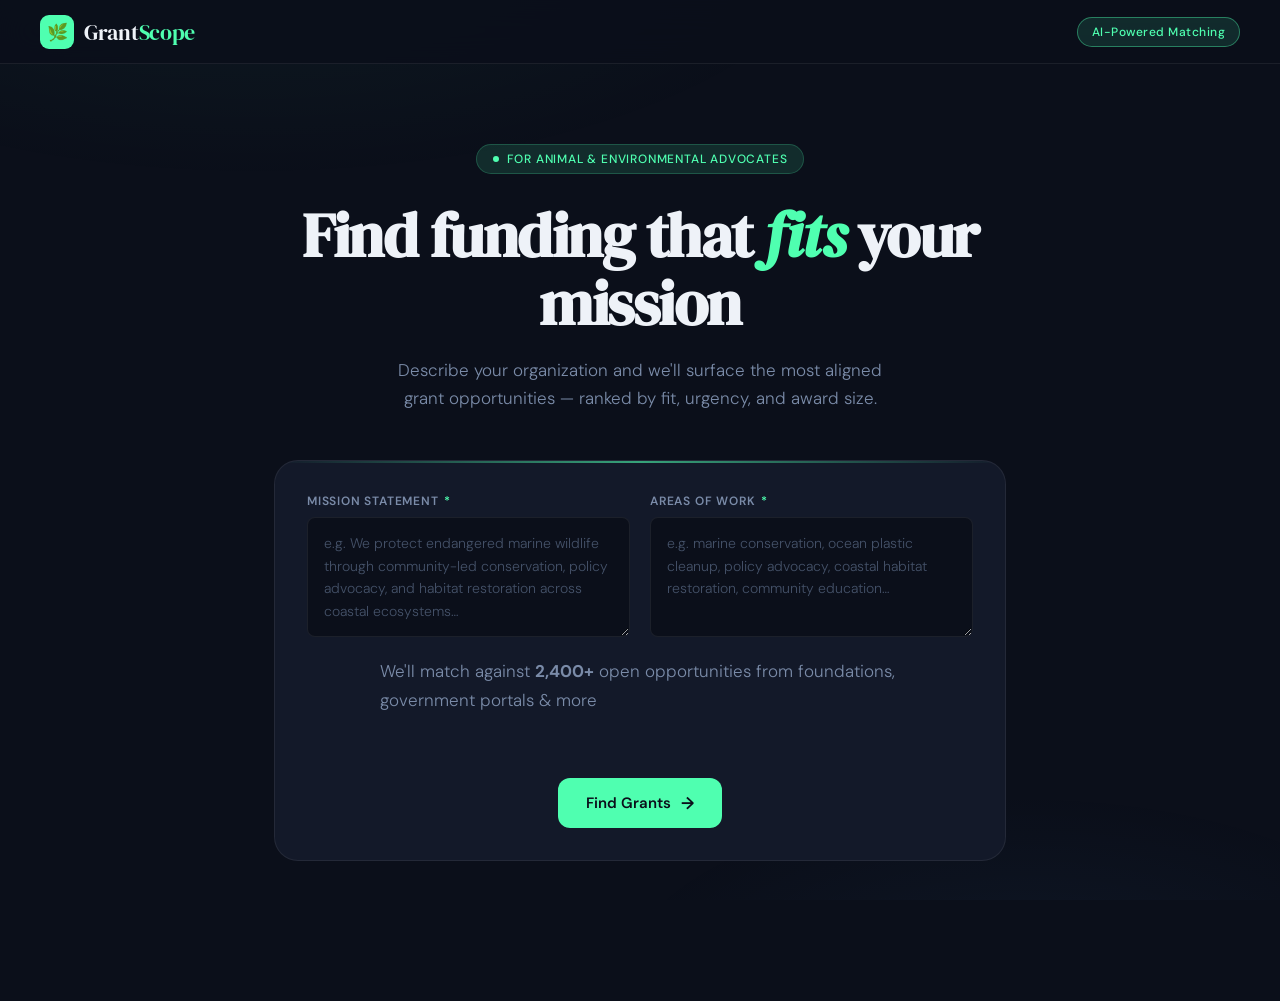
==== index.html @ 96b00559 "moved files" ====
<!DOCTYPE html>
<html lang="en">

<head>
  <meta charset="UTF-8" />
  <meta name="viewport" content="width=device-width, initial-scale=1.0" />
  <title>GrantScope — Find Your Funding</title>
  <link rel="preconnect" href="https://fonts.googleapis.com" />
  <link rel="preconnect" href="https://fonts.gstatic.com" crossorigin />
  <link
    href="https://fonts.googleapis.com/css2?family=DM+Serif+Display:ital@0;1&family=DM+Sans:wght@300;400;500;600&display=swap"
    rel="stylesheet" />
  <link rel="stylesheet" href="style.css">
  <style>

  </style>
</head>

<body>

  <!-- NAV -->
  <nav>
    <a class="nav-logo" href="#">
      <div class="nav-logo-icon">🌿</div>
      <span class="nav-logo-text">Grant<span>Scope</span></span>
    </a>
    <div class="nav-pill">AI-Powered Matching</div>
  </nav>

  <!-- HERO -->
  <section class="hero">
    <div class="hero-eyebrow">For Animal & Environmental Advocates</div>
    <h1>Find funding that <em>fits</em> your mission</h1>
    <p>Describe your organization and we'll surface the most aligned grant opportunities — ranked by fit, urgency, and
      award size.</p>

    <div class="search-card">
      <div class="form-grid">
        <div class="field-group">
          <label class="field-label" for="mission">Mission Statement <span>*</span></label>
          <textarea id="mission"
            placeholder="e.g. We protect endangered marine wildlife through community-led conservation, policy advocacy, and habitat restoration across coastal ecosystems…"></textarea>
        </div>
        <div class="field-group">
          <label class="field-label" for="areas">Areas of Work <span>*</span></label>
          <textarea id="areas"
            placeholder="e.g. marine conservation, ocean plastic cleanup, policy advocacy, coastal habitat restoration, community education…"></textarea>
        </div>
      </div>
      <div class="search-footer">
        <p class="search-hint">We'll match against <strong>2,400+</strong> open opportunities from foundations,
          government portals &amp; more</p>
        <button class="btn-search" id="searchBtn" onclick="handleSearch()">
          <span>Find Grants</span>
          <span class="btn-icon">→</span>
        </button>
      </div>
    </div>
  </section>

  <!-- RESULTS -->
  <section class="results-section">
    <div id="resultsContainer"></div>
  </section>

  <script>
    // ── MOCK DATA ────────────────────────────────────────────────────────────────
    const MOCK_GRANTS = [
      {
        id: 1,
        funder: "Moore Foundation",
        name: "Ocean Conservation Initiative Grant",
        alignment: 94,
        deadline: "2025-04-18",
        daysLeft: 21,
        awardMin: 150000,
        awardMax: 500000,
        link: "#",
        summary: "Your coastal habitat restoration work aligns strongly with Moore's Ocean Conservation Initiative, which funds science-based organizations working on marine biodiversity, plastic pollution reduction, and community stewardship in Pacific and Atlantic coastal zones. Your policy advocacy component is particularly relevant given their current priority to strengthen national ocean protection legislation."
      },
      {
        id: 2,
        funder: "US Dept. of Commerce — NOAA",
        name: "Bycatch Reduction Grant Program",
        alignment: 88,
        deadline: "2025-05-02",
        daysLeft: 35,
        awardMin: 50000,
        awardMax: 200000,
        link: "#",
        summary: "NOAA's Bycatch Reduction Program is a strong match for your marine wildlife focus, specifically funding organizations that work to minimize unintentional catch of endangered species. Your documented community-led monitoring programs and existing relationships with fishing communities are key eligibility strengths that position your application competitively."
      },
      {
        id: 3,
        funder: "Patagonia Environmental Grants",
        name: "Grassroots Environmental Activism Fund",
        alignment: 81,
        deadline: "2025-06-15",
        daysLeft: 79,
        awardMin: 10000,
        awardMax: 35000,
        link: "#",
        summary: "Patagonia's grassroots fund prioritizes frontline environmental organizations with demonstrated community engagement over institutional reach. Your coastal education programs and volunteer-driven restoration model align well, though your award size request should stay below $30K to fit their typical grant range. This is an excellent match for a smaller, targeted project proposal."
      },
      {
        id: 4,
        funder: "11th Hour Project",
        name: "Marine & Freshwater Ecosystems Grant",
        alignment: 76,
        deadline: "2025-04-08",
        daysLeft: 11,
        awardMin: 75000,
        awardMax: 300000,
        link: "#",
        summary: "The 11th Hour Project funds systems-change work in food and ocean systems — your habitat restoration and policy advocacy fit their theory of change well. However, the very tight deadline of 11 days requires an expedited application process. Their LOI is short-form and they respond within 3 weeks, making this a high-effort but potentially high-reward opportunity worth pursuing if you have recent impact data ready."
      },
      {
        id: 5,
        funder: "National Fish & Wildlife Foundation",
        name: "Five Star & Urban Waters Restoration",
        alignment: 71,
        deadline: "2025-07-30",
        daysLeft: 124,
        awardMin: 25000,
        awardMax: 100000,
        link: "#",
        summary: "NFWF's Five Star program is a federal-private partnership focused on locally-led habitat restoration in watersheds and coastal areas. Your community engagement methodology and measurable restoration outcomes match their reporting requirements. This grant has a generous timeline and strong federal backing, making it suitable for a well-documented proposal with before/after habitat data."
      },
      {
        id: 6,
        funder: "Wilburforce Foundation",
        name: "Conservation Science & Advocacy",
        alignment: 67,
        deadline: "2025-05-20",
        daysLeft: 53,
        awardMin: 80000,
        awardMax: 250000,
        link: "#",
        summary: "Wilburforce funds science-driven conservation efforts in the American West and Pacific Coast, with a growing portfolio in marine and coastal ecosystems. Your advocacy work aligns moderately — they favor organizations that integrate ecological research with policy change. Strengthening the scientific basis of your application would significantly improve fit and competitiveness for this opportunity."
      }
    ];

    // ── HELPERS ──────────────────────────────────────────────────────────────────

    function formatAward(min, max) {
      if (!min && !max) return 'Not specified';
      const fmt = n => n >= 1000000
        ? '$' + (n / 1000000).toFixed(1) + 'M'
        : '$' + (n / 1000).toFixed(0) + 'K';
      if (!min) return 'Up to ' + fmt(max);
      if (!max) return 'From ' + fmt(min);
      return fmt(min) + ' – ' + fmt(max);
    }

    function urgencyClass(days) {
      if (days === null) return 'urgency-low';
      if (days <= 20) return 'urgency-high';
      if (days <= 60) return 'urgency-mid';
      return 'urgency-low';
    }

    function urgencyLabel(days) {
      if (days === null) return { label: 'No deadline', badge: 'Open' };
      if (days <= 20) return { label: `${days}d left`, badge: 'Urgent' };
      if (days <= 60) return { label: `${days}d left`, badge: 'Soon' };
      return { label: `${days}d left`, badge: 'Open' };
    }

    function formatDeadline(dateStr) {
      const d = new Date(dateStr);
      return d.toLocaleDateString('en-US', { month: 'short', day: 'numeric', year: 'numeric' });
    }

    // ── RENDER CARD ───────────────────────────────────────────────────────────────
    function renderCard(grant, idx) {
      const urg = urgencyClass(grant.days_left);
      const urgInfo = urgencyLabel(grant.days_left);

      return `
    <div class="grant-card" style="animation-delay:${idx * 70}ms">
      <div class="grant-card-top">
        <div>
          <div class="grant-funder">${grant.funder}</div>
          <div class="grant-name">${grant.title}</div>
        </div>
        <div class="grant-rank">#${idx + 1}</div>
      </div>

      <p class="grant-summary">${grant.summary}</p>

      <div class="metrics-row">
        <div class="metric-box alignment">
          <div class="metric-label">Alignment</div>
          <div class="metric-value">${grant.alignment}%</div>
          <div class="metric-bar-track">
            <div class="metric-bar-fill" style="width:${grant.alignment}%"></div>
          </div>
        </div>

        <div class="metric-box ${urg}">
          <div class="metric-label">Deadline</div>
          <div class="urgency-badge">
            <span class="urgency-dot"></span>
            ${urgInfo.badge}
          </div>
          <div style="font-size:11px;color:var(--text-muted);margin-top:2px;">${grant.days_left !== null ? urgInfo.label : 'No deadline'}</div>
        </div>

        <div class="metric-box award">
          <div class="metric-label">Award Size</div>
          <div class="award-amount">${formatAward(grant.award_min, grant.award_max)}</div>
          <div class="award-sub">${grant.award_min || grant.award_max ? 'grant range' : 'check listing'}</div>
          </div>
        </div>

      <div class="card-footer">
        <div class="deadline-text">
          📅 Deadline: ${grant.deadline !==null ?formatDeadline(grant.deadline):'No deadline'}
        </div>
        <a class="btn-apply" href="${grant.application_url}" target="_blank" rel="noopener">
          Apply Now ↗
        </a>
      </div>
    </div>
  `;
    }

    // ── LOADING SKELETON ─────────────────────────────────────────────────────────
    function renderLoading() {
      const skels = Array.from({ length: 6 }, () => `
    <div class="skeleton-card">
      <div class="skel skel-title"></div>
      <div class="skel skel-line w80"></div>
      <div class="skel skel-line w60"></div>
      <div class="skel skel-line w80"></div>
      <div class="skel-bars">
        <div class="skel-bar"></div>
        <div class="skel-bar"></div>
        <div class="skel-bar"></div>
      </div>
      <div class="skel skel-btn"></div>
    </div>
  `).join('');
      return `<div class="loading-grid">${skels}</div>`;
    }

    // ── MAIN HANDLER ─────────────────────────────────────────────────────────────
    async function handleSearch() {
      const mission = document.getElementById('mission').value.trim();
      const areas = document.getElementById('areas').value.trim();
      const btn = document.getElementById('searchBtn');
      const container = document.getElementById('resultsContainer');

      if (!mission || !areas) {
        if (!mission) document.getElementById('mission').focus();
        else document.getElementById('areas').focus();
        return;
      }

      // Show loading
      btn.disabled = true;
      btn.innerHTML = '<span>Searching…</span><span class="btn-icon" style="animation:spin 1s linear infinite">⟳</span>';
      container.innerHTML = `
    <div class="results-header">
      <div class="results-title">Finding matches…</div>
    </div>
    ${renderLoading()}
  `;
      container.scrollIntoView({ behavior: 'smooth', block: 'start' });



      try {
        const res = await fetch('http://localhost:8000/api/match', {
          method: 'POST',
          headers: { 'Content-Type': 'application/json' },
          body: JSON.stringify({ mission, areas })
        });
        if (!res.ok) throw new Error('API error');
        const data = await res.json();
        grants = data.grants;
      } catch (err) {
        container.innerHTML = `
      <div class="empty-state">
        <span class="empty-icon">⚠️</span>
        <h3>Something went wrong</h3>
        <p>Could not connect to the API. Make sure the server is running.</p>
      </div>
      `;

        btn.disabled = false;
        btn.innerHTML = '<span>Find Grants</span><span class="btn-icon">→</span>';
        return;
      }


      // Render results
      const cards = grants.map((g, i) => renderCard(g, i)).join('');
      container.innerHTML = `
    <div class="results-header">
      <div class="results-title"><span>${grants.length}</span> opportunities found</div>
      <div class="results-meta">Sorted by alignment score</div>
    </div>
    <div class="cards-grid">${cards}</div>
  `;

      btn.disabled = false;
      btn.innerHTML = '<span>Search Again</span><span class="btn-icon">→</span>';
    }

    // Allow Enter key on inputs
    document.addEventListener('keydown', e => {
      if ((e.ctrlKey || e.metaKey) && e.key === 'Enter') handleSearch();
    });
  </script>

  <style>
    @keyframes spin {
      from {
        display: inline-block;
        transform: rotate(0deg);
      }

      to {
        display: inline-block;
        transform: rotate(360deg);
      }
    }
  </style>

</body>

</html>
---- style.css ----
*, *::before, *::after { box-sizing: border-box; margin: 0; padding: 0; }

  :root {
    --bg: #0b0f1a;
    --surface: #131929;
    --card: #1a2235;
    --card-hover: #1f2a40;
    --border: rgba(255,255,255,0.07);
    --accent: #4fffb0;
    --accent-dim: rgba(79,255,176,0.12);
    --accent-mid: rgba(79,255,176,0.4);
    --amber: #ffc145;
    --amber-dim: rgba(255,193,69,0.12);
    --rose: #ff6b8a;
    --rose-dim: rgba(255,107,138,0.12);
    --sky: #5eb8ff;
    --sky-dim: rgba(94,184,255,0.12);
    --text-primary: #eef2f8;
    --text-secondary: #7a8ba8;
    --text-muted: #445168;
    --font-display: 'DM Serif Display', serif;
    --font-body: 'DM Sans', sans-serif;
    --radius: 16px;
    --radius-sm: 8px;
  }

  html { scroll-behavior: smooth; }

  body {
    background: var(--bg);
    color: var(--text-primary);
    font-family: var(--font-body);
    min-height: 100vh;
    overflow-x: hidden;
  }

  /* Background mesh */
  body::before {
    content: '';
    position: fixed;
    inset: 0;
    background:
      radial-gradient(ellipse 80% 50% at 20% -10%, rgba(79,255,176,0.06) 0%, transparent 60%),
      radial-gradient(ellipse 60% 40% at 80% 110%, rgba(94,184,255,0.05) 0%, transparent 55%);
    pointer-events: none;
    z-index: 0;
  }

  /* NAV */
  nav {
    position: sticky;
    top: 0;
    z-index: 100;
    display: flex;
    align-items: center;
    justify-content: space-between;
    padding: 0 40px;
    height: 64px;
    background: rgba(11,15,26,0.85);
    backdrop-filter: blur(16px);
    border-bottom: 1px solid var(--border);
  }

  .nav-logo {
    display: flex;
    align-items: center;
    gap: 10px;
    text-decoration: none;
  }

  .nav-logo-icon {
    width: 34px;
    height: 34px;
    background: var(--accent);
    border-radius: 9px;
    display: flex;
    align-items: center;
    justify-content: center;
    font-size: 17px;
  }

  .nav-logo-text {
    font-family: var(--font-display);
    font-size: 22px;
    color: var(--text-primary);
    letter-spacing: -0.3px;
  }

  .nav-logo-text span { color: var(--accent); }

  .nav-pill {
    background: var(--accent-dim);
    border: 1px solid var(--accent-mid);
    color: var(--accent);
    padding: 6px 14px;
    border-radius: 100px;
    font-size: 12px;
    font-weight: 500;
    letter-spacing: 0.5px;
  }

  /* HERO */
  .hero {
    position: relative;
    z-index: 1;
    max-width: 780px;
    margin: 0 auto;
    padding: 80px 24px 60px;
    text-align: center;
  }

  .hero-eyebrow {
    display: inline-flex;
    align-items: center;
    gap: 8px;
    background: var(--accent-dim);
    border: 1px solid rgba(79,255,176,0.2);
    border-radius: 100px;
    padding: 6px 16px;
    font-size: 12px;
    font-weight: 500;
    color: var(--accent);
    letter-spacing: 0.8px;
    text-transform: uppercase;
    margin-bottom: 28px;
  }

  .hero-eyebrow::before {
    content: '';
    width: 6px;
    height: 6px;
    border-radius: 50%;
    background: var(--accent);
    animation: pulse 2s ease-in-out infinite;
  }

  @keyframes pulse {
    0%, 100% { opacity: 1; transform: scale(1); }
    50% { opacity: 0.4; transform: scale(0.7); }
  }

  .hero h1 {
    font-family: var(--font-display);
    font-size: clamp(38px, 6vw, 62px);
    line-height: 1.1;
    letter-spacing: -1.5px;
    color: var(--text-primary);
    margin-bottom: 18px;
  }

  .hero h1 em {
    font-style: italic;
    color: var(--accent);
  }

  .hero p {
    font-size: 17px;
    color: var(--text-secondary);
    line-height: 1.65;
    max-width: 520px;
    margin: 0 auto 48px;
    font-weight: 300;
  }

  /* SEARCH FORM */
  .search-card {
    background: var(--surface);
    border: 1px solid var(--border);
    border-radius: 24px;
    padding: 32px;
    text-align: left;
    position: relative;
    overflow: hidden;
  }

  .search-card::before {
    content: '';
    position: absolute;
    top: 0; left: 0; right: 0;
    height: 2px;
    background: linear-gradient(90deg, transparent, var(--accent), transparent);
    opacity: 0.6;
  }

  .form-grid {
    display: grid;
    grid-template-columns: 1fr 1fr;
    gap: 20px;
    margin-bottom: 20px;
  }

  .field-group {
    display: flex;
    flex-direction: column;
    gap: 8px;
  }

  .field-label {
    font-size: 12px;
    font-weight: 600;
    color: var(--text-secondary);
    letter-spacing: 0.8px;
    text-transform: uppercase;
  }

  .field-label span {
    color: var(--accent);
    margin-left: 2px;
  }

  textarea, input[type="text"] {
    width: 100%;
    background: var(--bg);
    border: 1px solid var(--border);
    border-radius: var(--radius-sm);
    color: var(--text-primary);
    font-family: var(--font-body);
    font-size: 14px;
    font-weight: 300;
    line-height: 1.6;
    padding: 14px 16px;
    resize: vertical;
    transition: border-color 0.2s, box-shadow 0.2s;
    outline: none;
  }

  textarea:focus, input[type="text"]:focus {
    border-color: rgba(79,255,176,0.35);
    box-shadow: 0 0 0 3px rgba(79,255,176,0.06);
  }

  textarea::placeholder, input::placeholder { color: var(--text-muted); }

  textarea { height: 120px; }

  .search-footer {
    display: flex;
    align-items: center;
    justify-content: center;
    gap: 16px;
    flex-wrap: wrap;
  }

  .search-hint {
    font-size: 12px;
    color: var(--text-muted);
  }

  .search-hint strong { color: var(--text-secondary); }

  .btn-search {
    display: flex;
    align-items: center;
    gap: 10px;
    background: var(--accent);
    color: #0b0f1a;
    border: none;
    border-radius: 12px;
    padding: 14px 28px;
    font-family: var(--font-body);
    font-size: 15px;
    font-weight: 600;
    cursor: pointer;
    transition: transform 0.15s, box-shadow 0.15s, opacity 0.15s;
    position: relative;
    overflow: hidden;
    white-space: nowrap;
  }

  .btn-search:hover { transform: translateY(-1px); box-shadow: 0 8px 24px rgba(79,255,176,0.25); }
  .btn-search:active { transform: translateY(0); }
  .btn-search:disabled { opacity: 0.5; cursor: not-allowed; transform: none; box-shadow: none; }

  .btn-search .btn-icon { font-size: 17px; transition: transform 0.2s; }
  .btn-search:hover .btn-icon { transform: translateX(3px); }

  /* RESULTS */
  .results-section {
    position: relative;
    z-index: 1;
    max-width: 1200px;
    margin: 0 auto;
    padding: 0 24px 80px;
  }

  .results-header {
    display: flex;
    align-items: center;
    justify-content: space-between;
    margin-bottom: 28px;
    flex-wrap: wrap;
    gap: 12px;
  }

  .results-title {
    font-family: var(--font-display);
    font-size: 26px;
    letter-spacing: -0.5px;
  }

  .results-title span { color: var(--accent); }

  .results-meta {
    font-size: 13px;
    color: var(--text-muted);
  }

  /* EMPTY STATE */
  .empty-state {
    text-align: center;
    padding: 80px 24px;
    color: var(--text-muted);
  }

  .empty-icon {
    font-size: 52px;
    margin-bottom: 20px;
    display: block;
    opacity: 0.5;
  }

  .empty-state h3 {
    font-family: var(--font-display);
    font-size: 22px;
    color: var(--text-secondary);
    margin-bottom: 8px;
  }

  .empty-state p { font-size: 14px; font-weight: 300; }

  /* LOADING */
  .loading-grid {
    display: grid;
    grid-template-columns: repeat(auto-fill, minmax(340px, 1fr));
    gap: 20px;
  }

  .skeleton-card {
    background: var(--card);
    border: 1px solid var(--border);
    border-radius: var(--radius);
    padding: 24px;
    animation: shimmer 1.5s ease-in-out infinite;
  }

  @keyframes shimmer {
    0%, 100% { opacity: 0.6; }
    50% { opacity: 1; }
  }

  .skel { background: var(--border); border-radius: 6px; }
  .skel-title { height: 22px; width: 70%; margin-bottom: 16px; }
  .skel-line { height: 12px; margin-bottom: 8px; }
  .skel-line.w80 { width: 80%; }
  .skel-line.w60 { width: 60%; }
  .skel-bars { display: flex; gap: 8px; margin: 20px 0 16px; }
  .skel-bar { height: 48px; flex: 1; border-radius: 10px; background: var(--border); }
  .skel-btn { height: 40px; width: 100px; border-radius: 8px; background: var(--border); }

  /* CARDS GRID */
  .cards-grid {
    display: grid;
    grid-template-columns: repeat(auto-fill, minmax(340px, 1fr));
    gap: 20px;
  }

  /* GRANT CARD */
  .grant-card {
    background: var(--card);
    border: 1px solid var(--border);
    border-radius: var(--radius);
    padding: 26px;
    display: flex;
    flex-direction: column;
    gap: 16px;
    transition: transform 0.2s, border-color 0.2s, box-shadow 0.2s;
    animation: cardIn 0.4s ease both;
    position: relative;
    overflow: hidden;
  }

  @keyframes cardIn {
    from { opacity: 0; transform: translateY(18px); }
    to   { opacity: 1; transform: translateY(0); }
  }

  .grant-card:nth-child(1) { animation-delay: 0ms; }
  .grant-card:nth-child(2) { animation-delay: 60ms; }
  .grant-card:nth-child(3) { animation-delay: 120ms; }
  .grant-card:nth-child(4) { animation-delay: 180ms; }
  .grant-card:nth-child(5) { animation-delay: 240ms; }
  .grant-card:nth-child(6) { animation-delay: 300ms; }

  .grant-card:hover {
    transform: translateY(-3px);
    border-color: rgba(79,255,176,0.18);
    box-shadow: 0 12px 40px rgba(0,0,0,0.3);
    background: var(--card-hover);
  }

  .grant-card-top {
    display: flex;
    align-items: flex-start;
    justify-content: space-between;
    gap: 12px;
  }

  .grant-rank {
    min-width: 28px;
    height: 28px;
    border-radius: 8px;
    background: var(--accent-dim);
    border: 1px solid rgba(79,255,176,0.2);
    color: var(--accent);
    font-size: 11px;
    font-weight: 700;
    display: flex;
    align-items: center;
    justify-content: center;
    flex-shrink: 0;
  }

  .grant-funder {
    font-size: 11px;
    font-weight: 600;
    color: var(--text-muted);
    letter-spacing: 0.8px;
    text-transform: uppercase;
    margin-bottom: 4px;
  }

  .grant-name {
    font-family: var(--font-display);
    font-size: 18px;
    line-height: 1.25;
    color: var(--text-primary);
    letter-spacing: -0.2px;
  }

  .grant-summary {
    font-size: 13px;
    color: var(--text-secondary);
    line-height: 1.7;
    font-weight: 300;
  }

  /* METRICS ROW */
  .metrics-row {
    display: grid;
    grid-template-columns: 1fr 1fr 1fr;
    gap: 10px;
  }

  .metric-box {
    border-radius: 10px;
    padding: 12px;
    display: flex;
    flex-direction: column;
    gap: 6px;
  }

  .metric-box.alignment { background: var(--accent-dim); border: 1px solid rgba(79,255,176,0.15); }
  .metric-box.urgency-high { background: var(--rose-dim); border: 1px solid rgba(255,107,138,0.2); }
  .metric-box.urgency-mid { background: var(--amber-dim); border: 1px solid rgba(255,193,69,0.2); }
  .metric-box.urgency-low { background: var(--sky-dim); border: 1px solid rgba(94,184,255,0.2); }
  .metric-box.award { background: rgba(255,255,255,0.04); border: 1px solid var(--border); }

  .metric-label {
    font-size: 9px;
    font-weight: 700;
    letter-spacing: 1px;
    text-transform: uppercase;
  }

  .metric-box.alignment .metric-label { color: var(--accent); }
  .metric-box.urgency-high .metric-label { color: var(--rose); }
  .metric-box.urgency-mid .metric-label { color: var(--amber); }
  .metric-box.urgency-low .metric-label { color: var(--sky); }
  .metric-box.award .metric-label { color: var(--text-muted); }

  .metric-value {
    font-size: 14px;
    font-weight: 600;
    color: var(--text-primary);
    line-height: 1;
  }

  .metric-bar-track {
    height: 4px;
    background: rgba(255,255,255,0.08);
    border-radius: 100px;
    overflow: hidden;
  }

  .metric-bar-fill {
    height: 100%;
    border-radius: 100px;
    transition: width 1s ease;
  }

  .alignment .metric-bar-fill { background: var(--accent); }

  .urgency-badge {
    display: inline-flex;
    align-items: center;
    gap: 5px;
    font-size: 12px;
    font-weight: 500;
  }

  .urgency-dot {
    width: 7px;
    height: 7px;
    border-radius: 50%;
    flex-shrink: 0;
  }

  .urgency-high .urgency-dot { background: var(--rose); animation: pulse 1.4s ease-in-out infinite; }
  .urgency-mid .urgency-dot { background: var(--amber); }
  .urgency-low .urgency-dot { background: var(--sky); }
  .urgency-high .urgency-badge { color: var(--rose); }
  .urgency-mid .urgency-badge { color: var(--amber); }
  .urgency-low .urgency-badge { color: var(--sky); }

  .award-amount {
    font-size: 15px;
    font-weight: 700;
    color: var(--text-primary);
  }

  .award-sub {
    font-size: 10px;
    color: var(--text-muted);
    font-weight: 400;
  }

  /* CARD FOOTER */
  .card-footer {
    display: flex;
    align-items: center;
    justify-content: space-between;
    gap: 12px;
    flex-wrap: wrap;
  }

  .deadline-text {
    font-size: 12px;
    color: var(--text-muted);
    display: flex;
    align-items: center;
    gap: 5px;
  }

  .btn-apply {
    display: flex;
    align-items: center;
    gap: 6px;
    background: transparent;
    border: 1px solid rgba(79,255,176,0.35);
    color: var(--accent);
    border-radius: 9px;
    padding: 9px 18px;
    font-family: var(--font-body);
    font-size: 13px;
    font-weight: 600;
    cursor: pointer;
    text-decoration: none;
    transition: background 0.2s, border-color 0.2s, transform 0.15s;
    white-space: nowrap;
  }

  .btn-apply:hover {
    background: var(--accent-dim);
    border-color: var(--accent);
    transform: translateY(-1px);
  }

  /* RESPONSIVE */
  @media (max-width: 900px) {
    nav { padding: 0 20px; }
    .hero { padding: 56px 20px 48px; }
    .form-grid { grid-template-columns: 1fr; }
    .cards-grid, .loading-grid { grid-template-columns: 1fr; }
  }

  @media (max-width: 600px) {
    .search-card { padding: 20px; }
    .metrics-row { grid-template-columns: 1fr 1fr; }
    .metrics-row .metric-box:last-child { grid-column: 1 / -1; flex-direction: row; align-items: center; justify-content: space-between; }
    .results-header { flex-direction: column; align-items: flex-start; }
  }
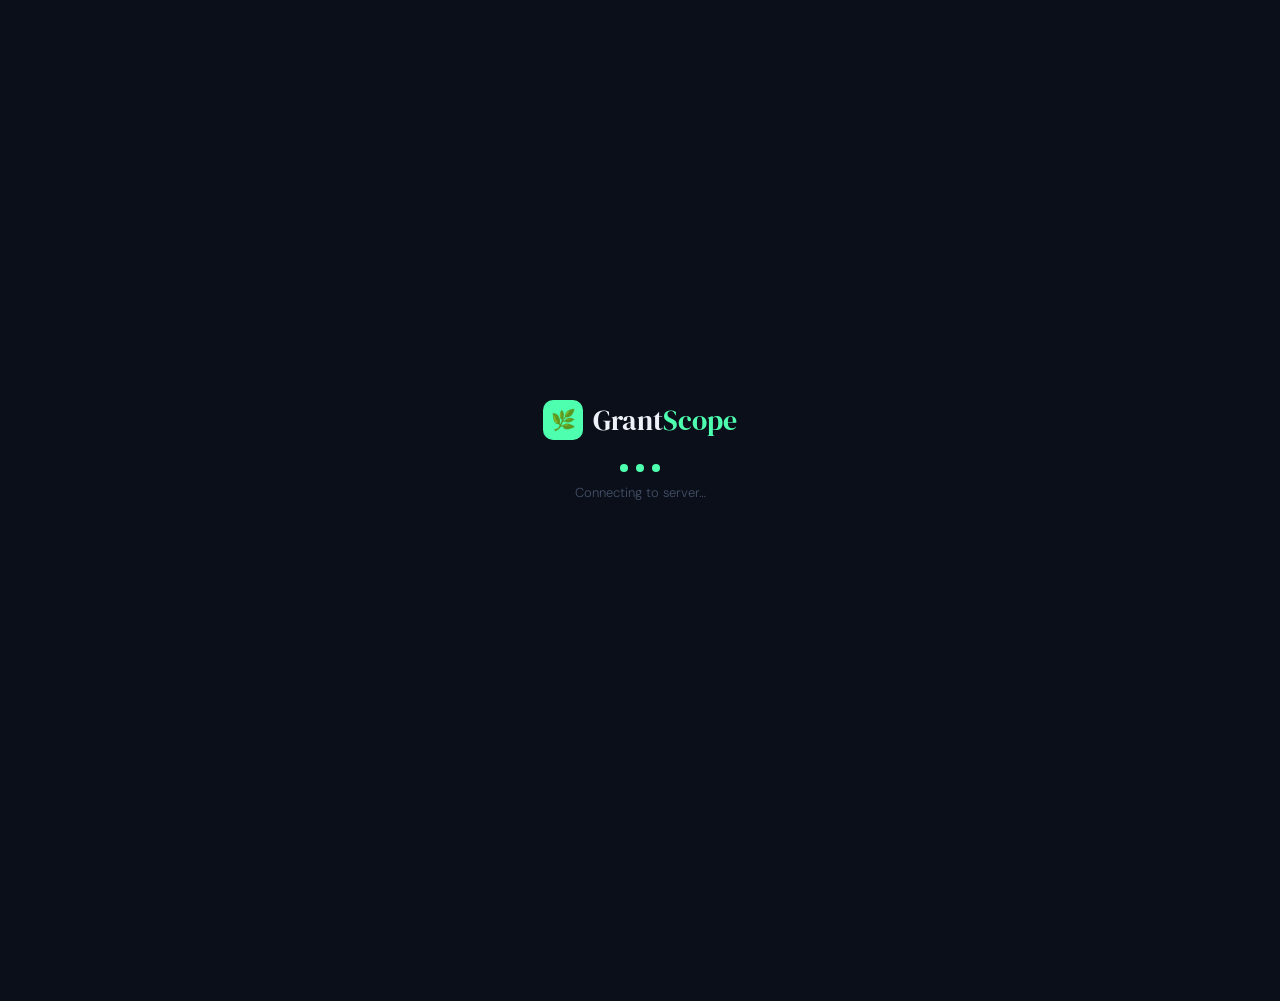
==== commit 39164199: "updated ui and removed keepalive show loading app when server is in sleep mode" ====
--- a/index.html
+++ b/index.html
@@ -11,12 +11,89 @@
     href="https://fonts.googleapis.com/css2?family=DM+Serif+Display:ital@0;1&family=DM+Sans:wght@300;400;500;600&display=swap"
     rel="stylesheet" />
   <link rel="stylesheet" href="style.css">
-  <style>
+    <style>
+    .dot {
+      width: 8px;
+      height: 8px;
+      border-radius: 50%;
+      background: var(--accent);
+      animation: dotPulse 1.4s ease-in-out infinite;
+    }
+
+    .dot:nth-child(2) {
+      animation-delay: 0.2s;
+    }
+
+    .dot:nth-child(3) {
+      animation-delay: 0.4s;
+    }
+
+    @keyframes dotPulse {
+
+      0%,
+      80%,
+      100% {
+        opacity: 0.2;
+        transform: scale(0.8);
+      }
+
+      40% {
+        opacity: 1;
+        transform: scale(1);
+      }
+    }
+
+    #loadingScreen.fade-out {
+      opacity: 0;
+      transition: opacity 0.5s ease;
+      pointer-events: none;
+    }
+
+    @keyframes spin {
+      from {
+        display: inline-block;
+        transform: rotate(0deg);
+      }
+
+      to {
+        display: inline-block;
+        transform: rotate(360deg);
+      }
+    }
 
   </style>
 </head>
 
 <body>
+
+  <!-- LOADING SCREEN -->
+  <div id="loadingScreen" style="
+  position: fixed;
+  inset: 0;
+  background: var(--bg);
+  z-index: 999;
+  display: flex;
+  flex-direction: column;
+  align-items: center;
+  justify-content: center;
+  gap: 24px;
+">
+    <div style="display:flex;align-items:center;gap:10px;">
+      <div
+        style="width:40px;height:40px;background:var(--accent);border-radius:10px;display:flex;align-items:center;justify-content:center;font-size:20px;">
+        🌿</div>
+      <span style="font-family:var(--font-display);font-size:28px;color:var(--text-primary);">Grant<span
+          style="color:var(--accent);">Scope</span></span>
+    </div>
+    <div style="display:flex;flex-direction:column;align-items:center;gap:12px;">
+      <div id="loadingDots" style="display:flex;gap:8px;">
+        <div class="dot"></div>
+        <div class="dot"></div>
+        <div class="dot"></div>
+      </div>
+      <p id="loadingMsg" style="font-size:13px;color:var(--text-muted);font-weight:300;">Connecting to server…</p>
+    </div>
+  </div>
 
   <!-- NAV -->
   <nav>
@@ -215,7 +292,7 @@
 
       <div class="card-footer">
         <div class="deadline-text">
-          📅 Deadline: ${grant.deadline !==null ?formatDeadline(grant.deadline):'No deadline'}
+          📅 Deadline: ${grant.deadline !== null ? formatDeadline(grant.deadline) : 'No deadline'}
         </div>
         <a class="btn-apply" href="${grant.application_url}" target="_blank" rel="noopener">
           Apply Now ↗
@@ -271,7 +348,7 @@
 
 
       try {
-        const res = await fetch('http://localhost:8000/api/match', {
+        const res = await fetch('https://grant-match-making-tool-production.up.railway.app/api/match', {
           method: 'POST',
           headers: { 'Content-Type': 'application/json' },
           body: JSON.stringify({ mission, areas })
@@ -314,19 +391,7 @@
     });
   </script>
 
-  <style>
-    @keyframes spin {
-      from {
-        display: inline-block;
-        transform: rotate(0deg);
-      }
-
-      to {
-        display: inline-block;
-        transform: rotate(360deg);
-      }
-    }
-  </style>
+<script src="script.js"></script>
 
 </body>
 
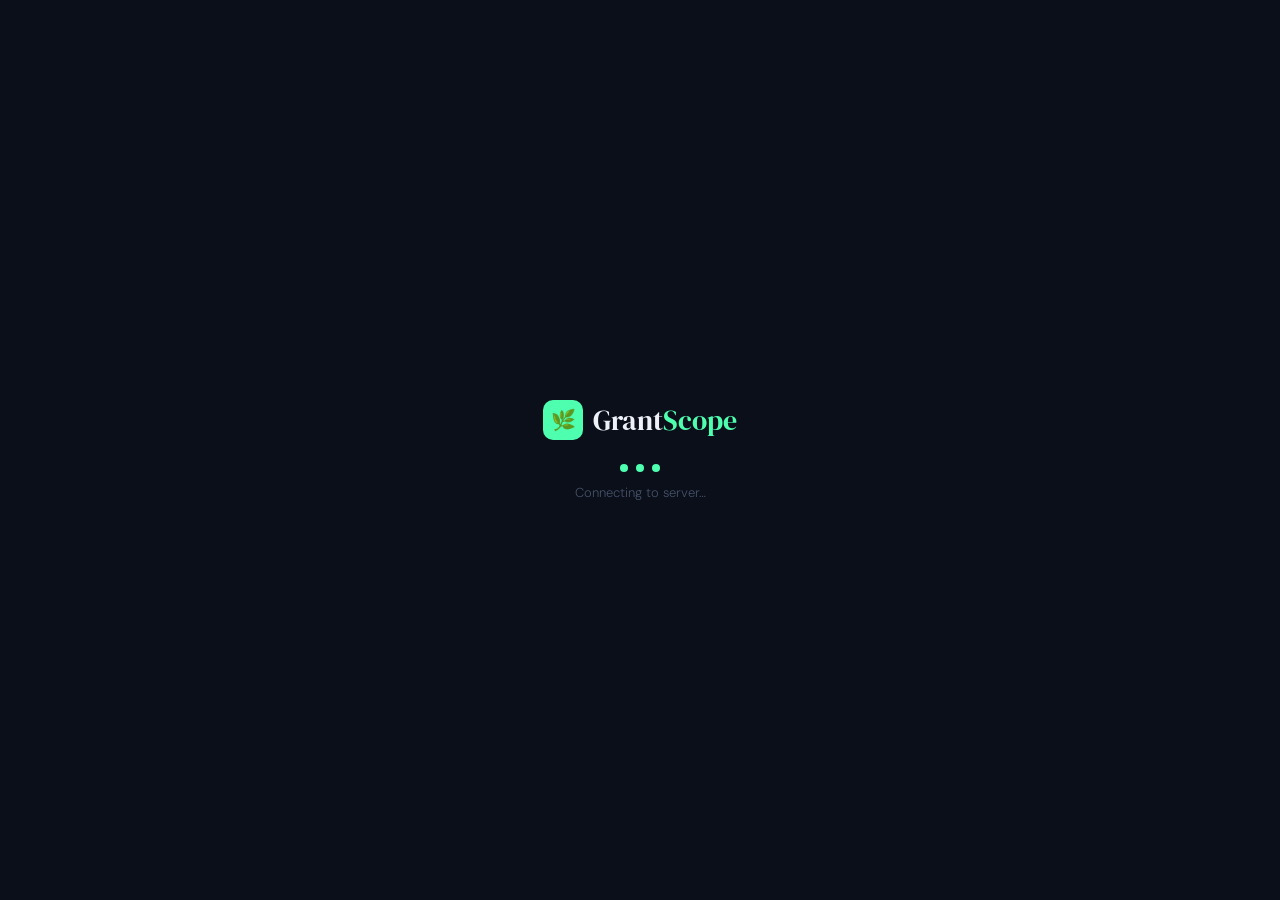
==== commit b30e6a5d: "add Readme.md and Approach.md" ====
--- a/index.html
+++ b/index.html
@@ -10,6 +10,7 @@
   <link
     href="https://fonts.googleapis.com/css2?family=DM+Serif+Display:ital@0;1&family=DM+Sans:wght@300;400;500;600&display=swap"
     rel="stylesheet" />
+  <link rel="icon" href="data:image/svg+xml,%3Csvg xmlns='http://www.w3.org/2000/svg' viewBox='0 0 120 100'%3E%3Ctext x='5' y='0.9em' font-size='90'%3E🌿%3C/text%3E%3C/svg%3E">
   <link rel="stylesheet" href="style.css">
     <style>
     .dot {
@@ -125,8 +126,6 @@
         </div>
       </div>
       <div class="search-footer">
-        <p class="search-hint">We'll match against <strong>2,400+</strong> open opportunities from foundations,
-          government portals &amp; more</p>
         <button class="btn-search" id="searchBtn" onclick="handleSearch()">
           <span>Find Grants</span>
           <span class="btn-icon">→</span>
